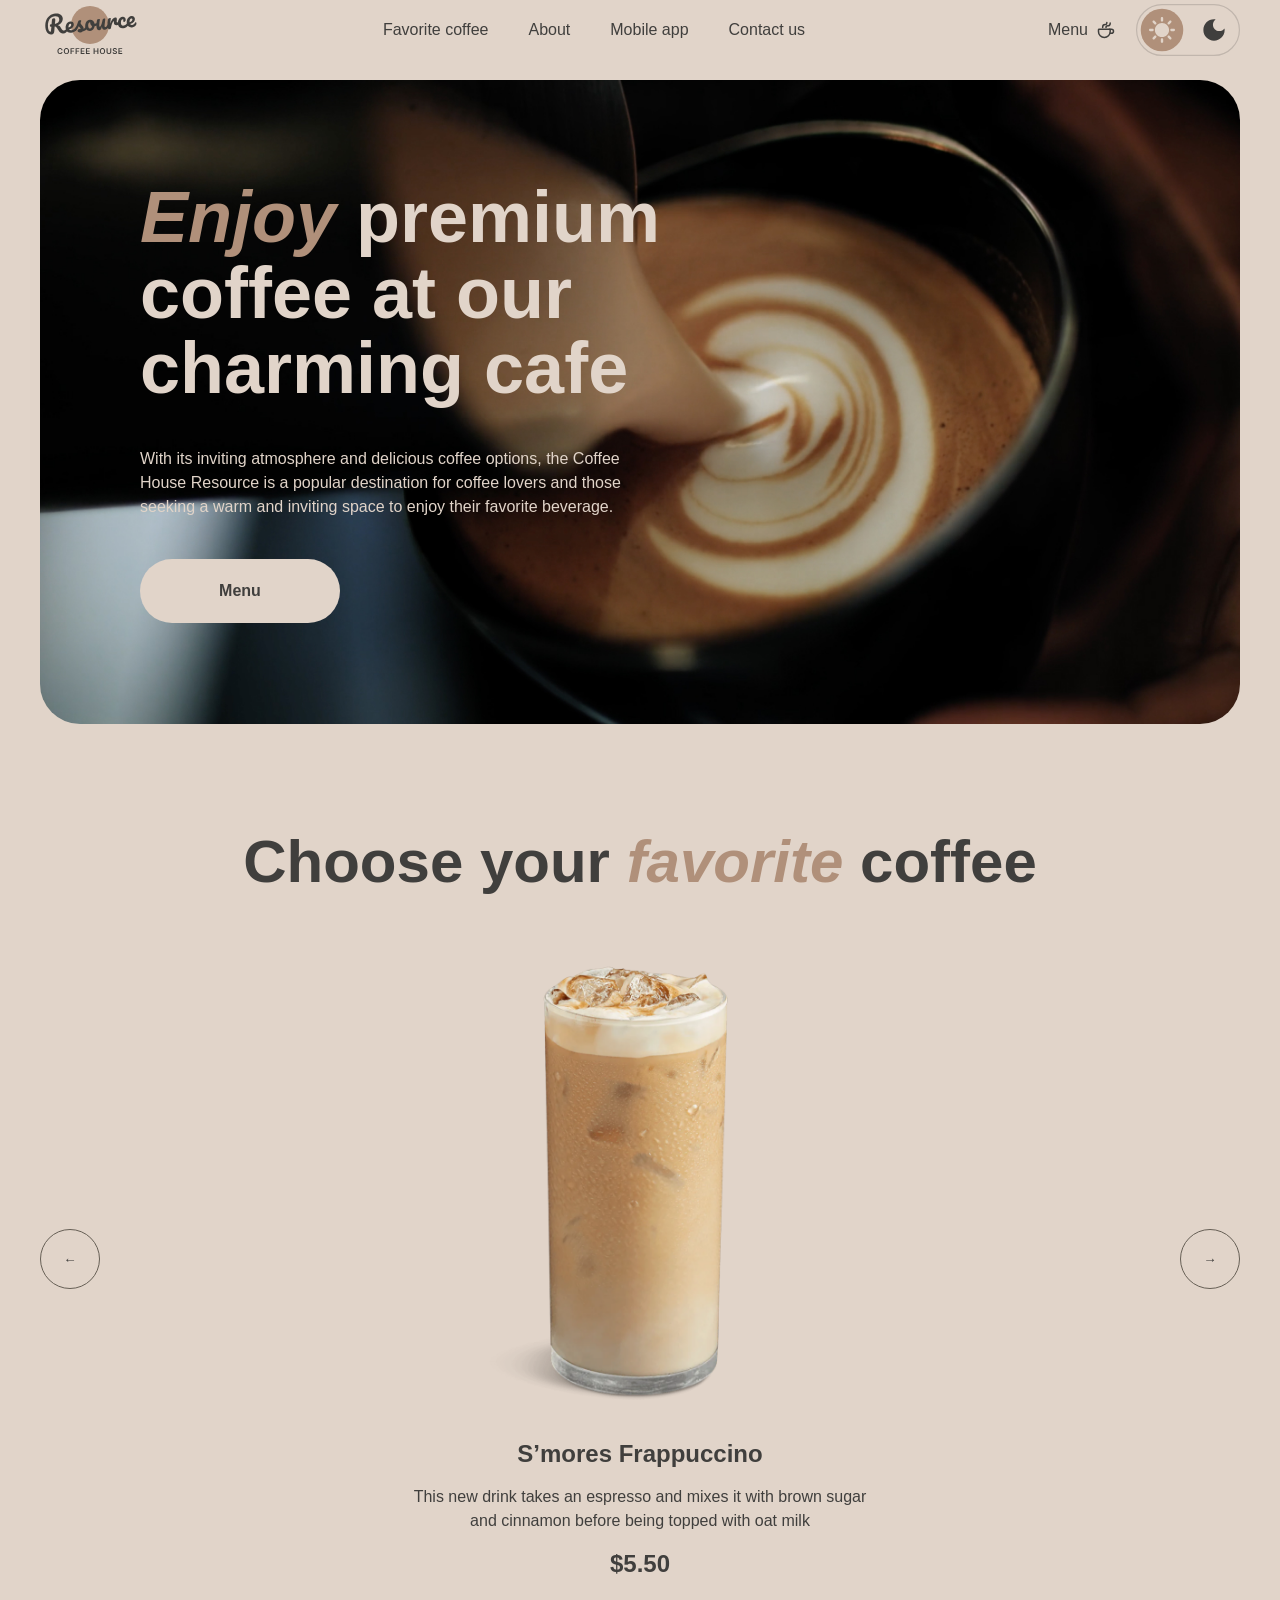
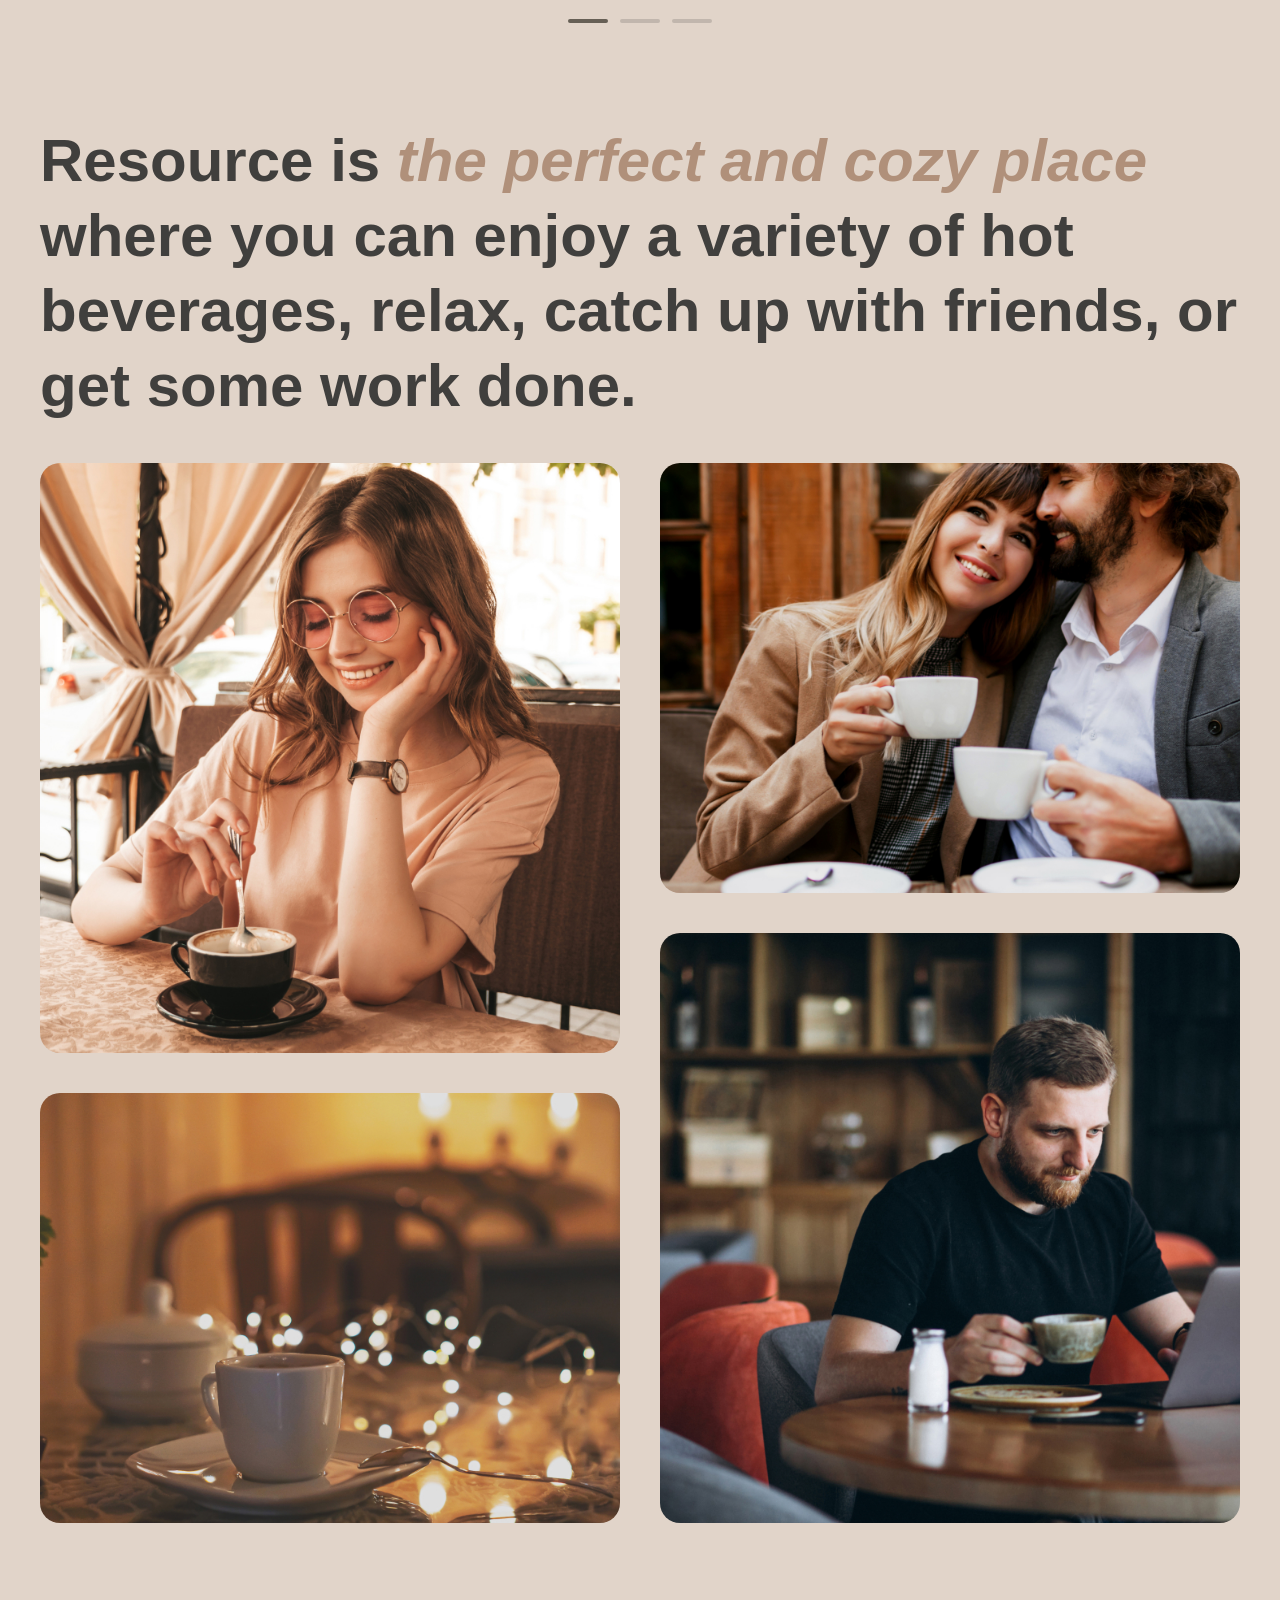
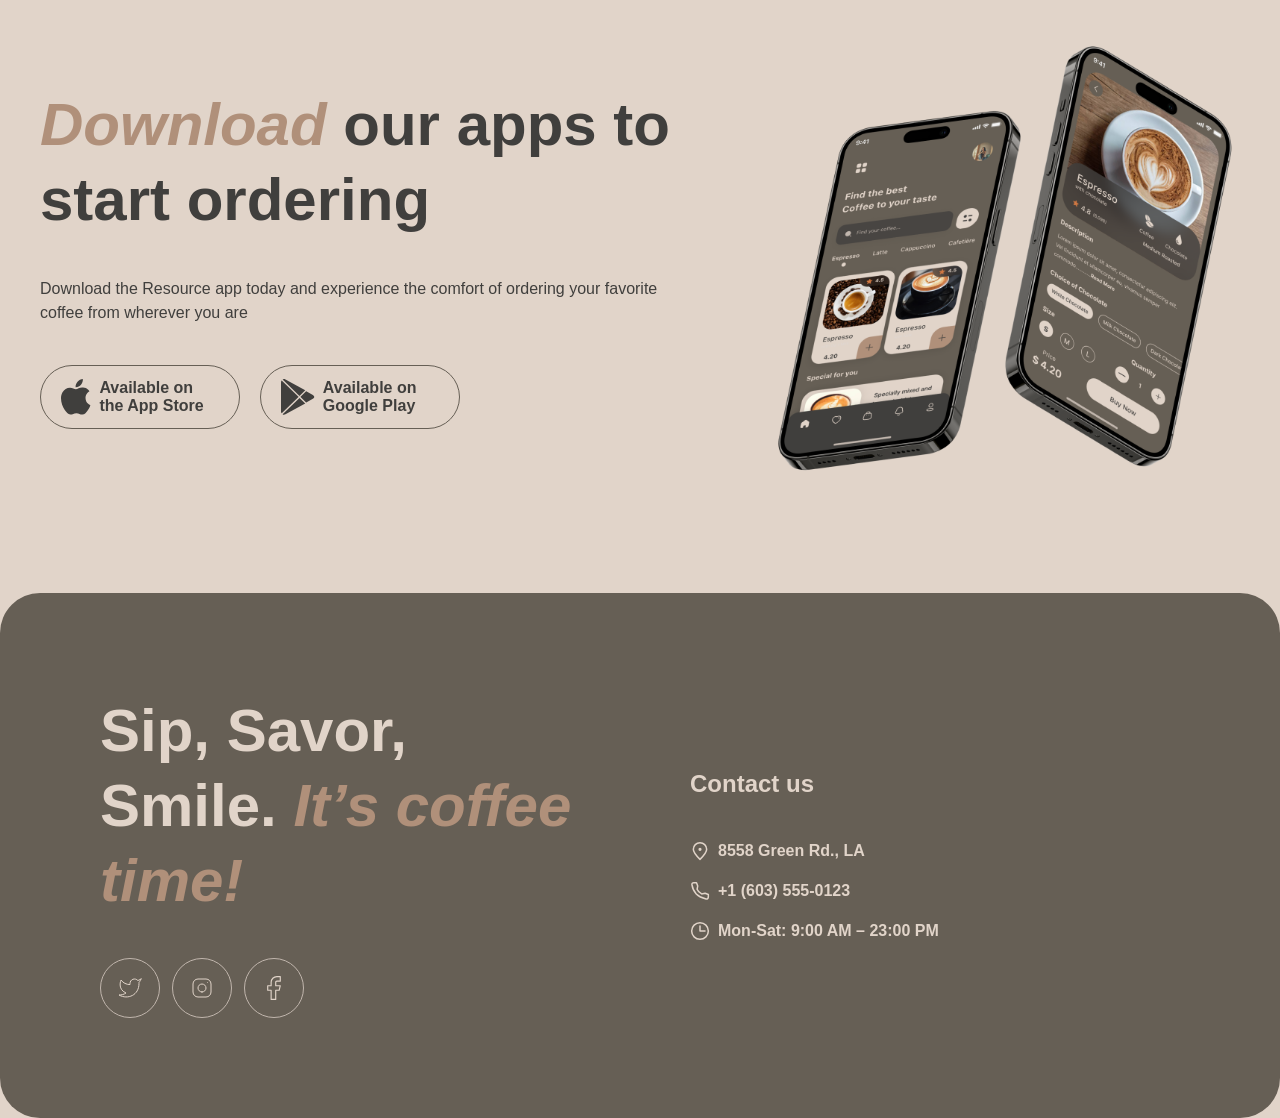
==== index.html @ 4e9215b7 "feat: add menu catalog layout" ====
<!DOCTYPE html>
<html lang="en">

<head>
  <meta charset="UTF-8">
  <meta name="viewport" content="width=device-width, initial-scale=1.0">
  <title>Coffee house</title>
  <link rel="stylesheet" href="style.css">
  <link rel="icon" href="assets/icons/favicon.svg">
</head>

<body>

  <header>
    <a href="index.html" class="logo" aria-label="Coffee House home">
      <img class="logo-light" src="assets/icons/logo.svg" alt="Coffee House">

      <img class="logo-dark" src="assets/icons/logo (1).svg" alt="">
    </a>
    <nav>
      <ul class="header-navigation">
        <li>
          <a href="#favorite">Favorite coffee</a>
        </li>
        <li>
          <a href="#about">About</a>
        </li>
        <li>
          <a href="#mobile-app">Mobile app</a>
        </li>
        <li>
          <a href="#contacts">Contact us</a>
        </li>
      </ul>
    </nav>

    <div class="header-actions">
      <a href="menu.html" class="menu-link">
        <span>Menu</span>
        <img src="assets/icons/coffee-cup.svg" alt="">
      </a>

      <button type="button" class="theme-toggle" aria-label="Switch to dark theme" aria-pressed="false">
        <img class="theme-switch-light" src="assets/icons/theme-light.svg" alt="">

        <img class="theme-switch-dark" src="assets/icons/theme-dark.svg" alt="">
      </button>

      <button type="button" class="burger-button" aria-label="Open menu">
        <span></span>
        <span></span>
      </button>
    </div>
  </header>

  <main>

    <section id="enjoy">
      <div class="enjoy-content">
        <h1><span>Enjoy</span> premium coffee at our charming cafe</h1>
        <p>
          With its inviting atmosphere and delicious coffee options, the Coffee House Resource is a popular destination
          for coffee lovers and those seeking a warm and inviting space to enjoy their favorite beverage.
        </p>
        <a href="menu.html">Menu</a>
      </div>
    </section>

    <section id="favorite">
      <h2>Choose your <span>favorite </span>coffee</h2>
      <div class="slider">
        <button type="button" class="slider-button slider-button-left">←</button>
        <div class="slides">
          <article class="coffee-slide">
            <img src="assets/images/coffee-slider-1.png" alt="S’mores Frappuccino">
            <h3>S’mores Frappuccino</h3>
            <p>This new drink takes an espresso and mixes it with brown sugar and cinnamon before being topped with oat
              milk</p>
            <p>$5.50</p>
          </article>
          <article class="coffee-slide">
            <img src="assets/images/coffee-slider-2.png" alt="Caramel Macchiato">
            <h3>Caramel Macchiato</h3>
            <p>Description</p>
            <p>$5.00</p>
          </article>

          <article class="coffee-slide">
            <img src="assets/images/coffee-slider-3.png" alt="Ice Coffee">
            <h3>Ice Coffee</h3>
            <p>Description</p>
            <p>$4.50</p>
          </article>
        </div>
        <button type="button" class="slider-button slider-button-right">→</button>
      </div>
      <div class="slider-controls">
        <span></span>
        <span></span>
        <span></span>
      </div>
    </section>

    <section id="about">
      <h2>
        Resource is <span>the perfect and cozy place</span> where you can enjoy a variety of hot beverages, relax, catch
        up with
        friends, or get some work done.
      </h2>
      <div class="about-images">
        <div class="about-column">
          <img src="assets/images/about-1.jpg" alt="A woman drinking coffee">
          <img src="assets/images/about-2.jpg" alt="A man drinking coffee">

        </div>
        <div class="about-column">
          <img src="assets/images/about-4.jpg" alt="A happy couple drinking coffee">
          <img src="assets/images/about-3.jpg" alt="Coffee shop atmosphere">
        </div>
      </div>
    </section>

    <section id="mobile-app">
      <div class="mobile-app-content">
        <h2><span>Download</span> our apps to start ordering</h2>

        <p>
          Download the Resource app today and experience the comfort of ordering
          your favorite coffee from wherever you are
        </p>

        <div class="app-buttons">
          <a href="#" class="app-button">
            <img src="assets/icons/Icon.svg" alt="">
            <span>Available on the App Store</span>
          </a>
          <a href="#" class="app-button">
            <img src="assets/icons/Icon (1).svg" alt="">
            <span>Available on Google Play</span>
          </a>
        </div>
      </div>
      <div class="mobile-app-image">
        <img src="assets/images/mobile-screens.png" alt="Coffee House mobile application">
      </div>
    </section>

  </main>

  <footer id="contacts">
    <div class="footer-socials">
      <h2>Sip, Savor, Smile. <span>It’s coffee time!</span></h2>

      <div class="social-links">
        <a href="#" aria-label="Twitter">
          <img src="assets/icons/twitter.svg" alt="">
        </a>

        <a href="#" aria-label="Instagram">
          <img src="assets/icons/instagram.svg" alt="">
        </a>

        <a href="#" aria-label="Facebook">
          <img src="assets/icons/Vector (3).svg" alt="">
        </a>
      </div>
    </div>

    <div class="footer-contacts">
      <h3>Contact us</h3>

      <address>
        <a href="https://maps.google.com/" target="_blank" rel="noopener noreferrer">
          <img src="assets/icons/pin-alt.svg" alt=""><span>8558 Green Rd., LA</span>
        </a>

        <a href="tel:+16035550123">
          <img src="assets/icons/phone.svg" alt="">
          <span>+1 (603) 555-0123</span>
        </a>

        <p>
          <img src="assets/icons/clock.svg" alt="">
          <span>Mon-Sat: 9:00 AM – 23:00 PM</span>
        </p>
      </address>
    </div>
  </footer>
  <script src="script.js"></script>
</body>

</html>
---- style.css ----
:root {
  --color-background: #e1d4c9;
  --color-text-dark: #403f3d;
  --color-text-light: #e1d4c9;
  --color-accent: #b0907a;
  --color-border-dark: #665f55;
  --color-border-light: #c1b6ad;

  --color-surface-dark: #665f55;
  --color-on-dark: #e1d4c9;
}

body.dark-theme {
  --color-background: #403f3d;
  --color-text-dark: #e1d4c9;
  --color-text-light: #403f3d;
  --color-border-dark: #c1b6ad;
  --color-border-light: #665f55;
}

*,
*::before,
*::after {
  box-sizing: border-box;
}

html {
  scroll-behavior: smooth;
}

body {
  margin: 0;
  font-family: 'Inter', sans-serif;
  color: var(--color-text-dark);
  background-color: var(--color-background);
}

a {
  color: inherit;
  text-decoration: none;
}

h1 {
  margin: 0;
}

header,
main,
footer {
  width: 100%;
  max-width: 1440px;
  margin: 0 auto;
  padding-left: 40px;
  padding-right: 40px;
}

header {
  display: flex;
  align-items: center;
  justify-content: space-between;
  height: 60px;
}

.header-navigation {
  display: flex;
  align-items: center;
  gap: 40px;
  list-style: none;
  margin: 0;
  padding: 0;
}

.logo {
  width: 100px;
  height: 60px;
  display: block;
}

.logo img {
  width: 100%;
  height: 100%;
}

.logo .logo-light {
  display: block;
}

.logo .logo-dark {
  display: none;
}

body.dark-theme .logo .logo-light {
  display: none;
}

body.dark-theme .logo .logo-dark {
  display: block;
}

.header-actions {
  display: flex;
  align-items: center;
  gap: 20px;
}

.theme-toggle {
  width: 104px;
  height: 52px;
  padding: 0;
  border: 0;
  background: transparent;
  cursor: pointer;
}

.theme-toggle img {
  display: block;
  width: 104px;
  height: 52px;
}

.theme-switch-dark {
  display: none !important;
}

body.dark-theme .theme-switch-light {
  display: none;
}

body.dark-theme .theme-switch-dark {
  display: block !important;
}

.burger-button {
  display: none;

  width: 44px;
  height: 44px;

  padding: 0;

  border: 1px solid var(--color-border-dark);
  border-radius: 50%;

  background: transparent;
}

.burger-button span {
  display: block;

  width: 16px;
  height: 1px;

  margin: 5px auto;

  background-color: var(--color-text-dark);
}

.menu-link {
  display: flex;
  align-items: center;
  gap: 8px;
}

.menu-link img {
  width: 20px;
  height: 20px;
}

#enjoy {
  min-height: 644px;
  border-radius: 40px;
  padding: 100px;
  margin-top: 20px;

  background-image: url('assets/images/img-hero.jpg');
  background-size: cover;
  background-position: center;
  background-repeat: no-repeat;
}

.enjoy-content {
  width: 530px;
}

.enjoy-content h1 {
  margin: 0;
  font-size: 72px;
  font-weight: 600;
  line-height: 105%;
  color: var(--color-on-dark);
}

.enjoy-content h1 span {
  font-style: italic;
  color: var(--color-accent);
}

.enjoy-content p {
  margin: 40px 0;
  font-size: 16px;
  line-height: 150%;
  color: var(--color-on-dark);
}

.enjoy-content > a {
  display: flex;
  align-items: center;
  justify-content: center;

  width: 200px;
  height: 64px;

  border-radius: 100px;
  background-color: var(--color-on-dark);
  color: #403f3d;

  font-size: 16px;
  font-weight: 600;
}

#favorite {
  padding-top: 100px;
}

#favorite h2 {
  margin: 0;
  text-align: center;
  font-size: 60px;
  font-weight: 600;
  line-height: 125%;
}

#favorite span {
  font-style: italic;
  color: var(--color-accent);
}

.slider {
  display: flex;
  align-items: center;
  justify-content: space-between;
  margin-top: 40px;
}

.slides {
  width: 480px;
  text-align: center;
}

.coffee-slide {
  display: none;
}

.coffee-slide:first-child {
  display: block;
}

.coffee-slide img {
  display: block;
  width: 480px;
  height: 480px;
  object-fit: contain;
}

.coffee-slide h3 {
  margin: 20px 0 16px;
  font-size: 24px;
  font-weight: 600;
  line-height: 125%;
}

.coffee-slide p {
  margin: 0;
  font-size: 16px;
  line-height: 150%;
}

.coffee-slide p:last-child {
  margin-top: 16px;
  font-size: 24px;
  font-weight: 600;
  line-height: 125%;
}

.slider-button {
  display: flex;
  align-items: center;
  justify-content: center;

  width: 60px;
  height: 60px;

  padding: 0;
  border: 1px solid var(--color-border-dark);
  border-radius: 50%;

  background: transparent;
  color: var(--color-text-dark);
  cursor: pointer;
}

.slider-controls {
  display: flex;
  justify-content: center;
  gap: 12px;
  margin-top: 40px;
}

.slider-controls span {
  width: 40px;
  height: 4px;
  border-radius: 100px;
  background-color: var(--color-border-light);
}

.slider-controls span:first-child {
  background-color: var(--color-border-dark);
}

#about {
  padding-top: 100px;
}

#about h2 {
  margin: 0;
  font-size: 60px;
  font-weight: 600;
  line-height: 125%;
}

#about h2 span {
  font-style: italic;
  color: var(--color-accent);
}

.about-images {
  display: grid;
  grid-template-columns: 1fr 1fr;
  gap: 40px;
  margin-top: 40px;
}

.about-column {
  display: flex;
  flex-direction: column;
  gap: 40px;
}

.about-column:first-child img:first-child,
.about-column:last-child img:last-child {
  height: 590px;
}

.about-column:first-child img:last-child,
.about-column:last-child img:first-child {
  height: 430px;
}

.about-images img {
  width: 100%;
  display: block;
  border-radius: 20px;
  object-fit: cover;
}

#mobile-app {
  display: flex;
  justify-content: space-between;
  align-items: center;
  gap: 100px;
  padding-top: 100px;
}

.mobile-app-content {
  max-width: 630px;
}

.mobile-app-image img {
  display: block;
  width: 630px;
  max-width: 100%;
  height: auto;
}

#mobile-app h2 span {
  font-style: italic;
  color: var(--color-accent);
}

.mobile-app-content h2 {
  margin: 0;
  font-size: 60px;
  font-weight: 600;
  line-height: 125%;
}

.mobile-app-content p {
  margin: 40px 0;
  font-size: 16px;
  line-height: 150%;
}

.app-buttons {
  display: flex;
  gap: 20px;
}

.app-button {
  display: flex;
  align-items: center;

  width: 200px;
  height: 64px;
  padding: 12px 20px;
  gap: 8px;
  border: 1px solid var(--color-border-dark);
  border-radius: 100px;

  font-size: 16px;
  font-weight: 600;
}

.app-button img {
  width: 36px;
  height: 36px;
}

#contacts {
  display: flex;
  align-items: center;
  gap: 100px;

  margin-top: 100px;
  padding: 100px;

  border-radius: 40px;
  background-color: var(--color-surface-dark);
  color: var(--color-on-dark);
}

.footer-socials,
.footer-contacts {
  flex: 1;
}

.footer-socials h2 {
  margin: 0;
  font-size: 60px;
  font-weight: 600;
  line-height: 125%;
}

.footer-socials h2 span {
  font-style: italic;
  color: var(--color-accent);
}

.social-links {
  display: flex;
  gap: 12px;
  margin-top: 40px;
}

.social-links a {
  display: flex;
  align-items: center;
  justify-content: center;

  width: 60px;
  height: 60px;

  border: 1px solid var(--color-border-light);
  border-radius: 50%;
}

.social-links img {
  width: 24px;
  height: 24px;
}

.footer-contacts h3 {
  margin: 0 0 40px;
  font-size: 24px;
  font-weight: 600;
  line-height: 125%;
}

.footer-contacts address {
  display: flex;
  flex-direction: column;
  gap: 16px;

  font-style: normal;
}

.footer-contacts a,
.footer-contacts p {
  margin: 0;
  font-size: 16px;
  font-weight: 600;
  line-height: 150%;

  display: flex;
  align-items: center;
  gap: 8px;
}

.footer-contacts img {
  width: 20px;
  height: 20px;
}

.menu {
  padding: 100px;
}

.menu h1 {
  max-width: 800px;
  margin: 0 auto;
  text-align: center;

  font-weight: 600;
  font-size: 60px;
  line-height: 125%;
}

.menu-tabs {
  display: flex;
  justify-content: center;
  gap: 16px;
  margin-top: 40px;
  margin-bottom: 40px;
}

.menu-tab {
  display: flex;
  align-items: center;
  gap: 8px;

  height: 46px;
  padding: 8px 16px 8px 8px;

  border: 1px solid var(--color-border-light);
  border-radius: 100px;

  background: transparent;
  color: var(--color-text-dark);

  font-size: 16px;
  font-weight: 600;
}

.menu-tab.active {
  background-color: var(--color-border-dark);
  color: var(--color-on-dark);
  border-color: var(--color-border-dark);
}

.tab-icon {
  display: flex;
  align-items: center;
  justify-content: center;

  width: 30px;
  height: 30px;

  border-radius: 50%;
  background-color: var(--color-background);
}

.tab-icon img {
  width: 16px;
  height: 16px;
}

.menu-grid {
  display: grid;
  grid-template-columns: repeat(4, 1fr);
  gap: 40px;
}

.menu-card {
  border-radius: 40px;
  border: 1px solid var(--color-border-light);
  overflow: hidden;
}

.menu-card img {
  display: block;
  width: 100%;
  aspect-ratio: 1 / 1;
  object-fit: cover;
}

.menu-card-content {
  padding: 20px;
}

.menu-card h2 {
  margin: 0 0 12px;
  font-size: 24px;
  font-weight: 600;
  line-height: 125%;
}

.menu-card p {
  margin: 0;
  font-size: 16px;
  line-height: 150%;
}

.menu-card p:last-child {
  margin-top: 12px;
  font-size: 24px;
  font-weight: 600;
  line-height: 125%;
}

.load-more {
  display: none;

  width: 60px;
  height: 60px;
  margin: 40px auto 0;

  padding: 0;

  border: 1px solid var(--color-border-dark);
  border-radius: 50%;

  background: transparent;
  color: var(--color-text-dark);

  cursor: pointer;
}
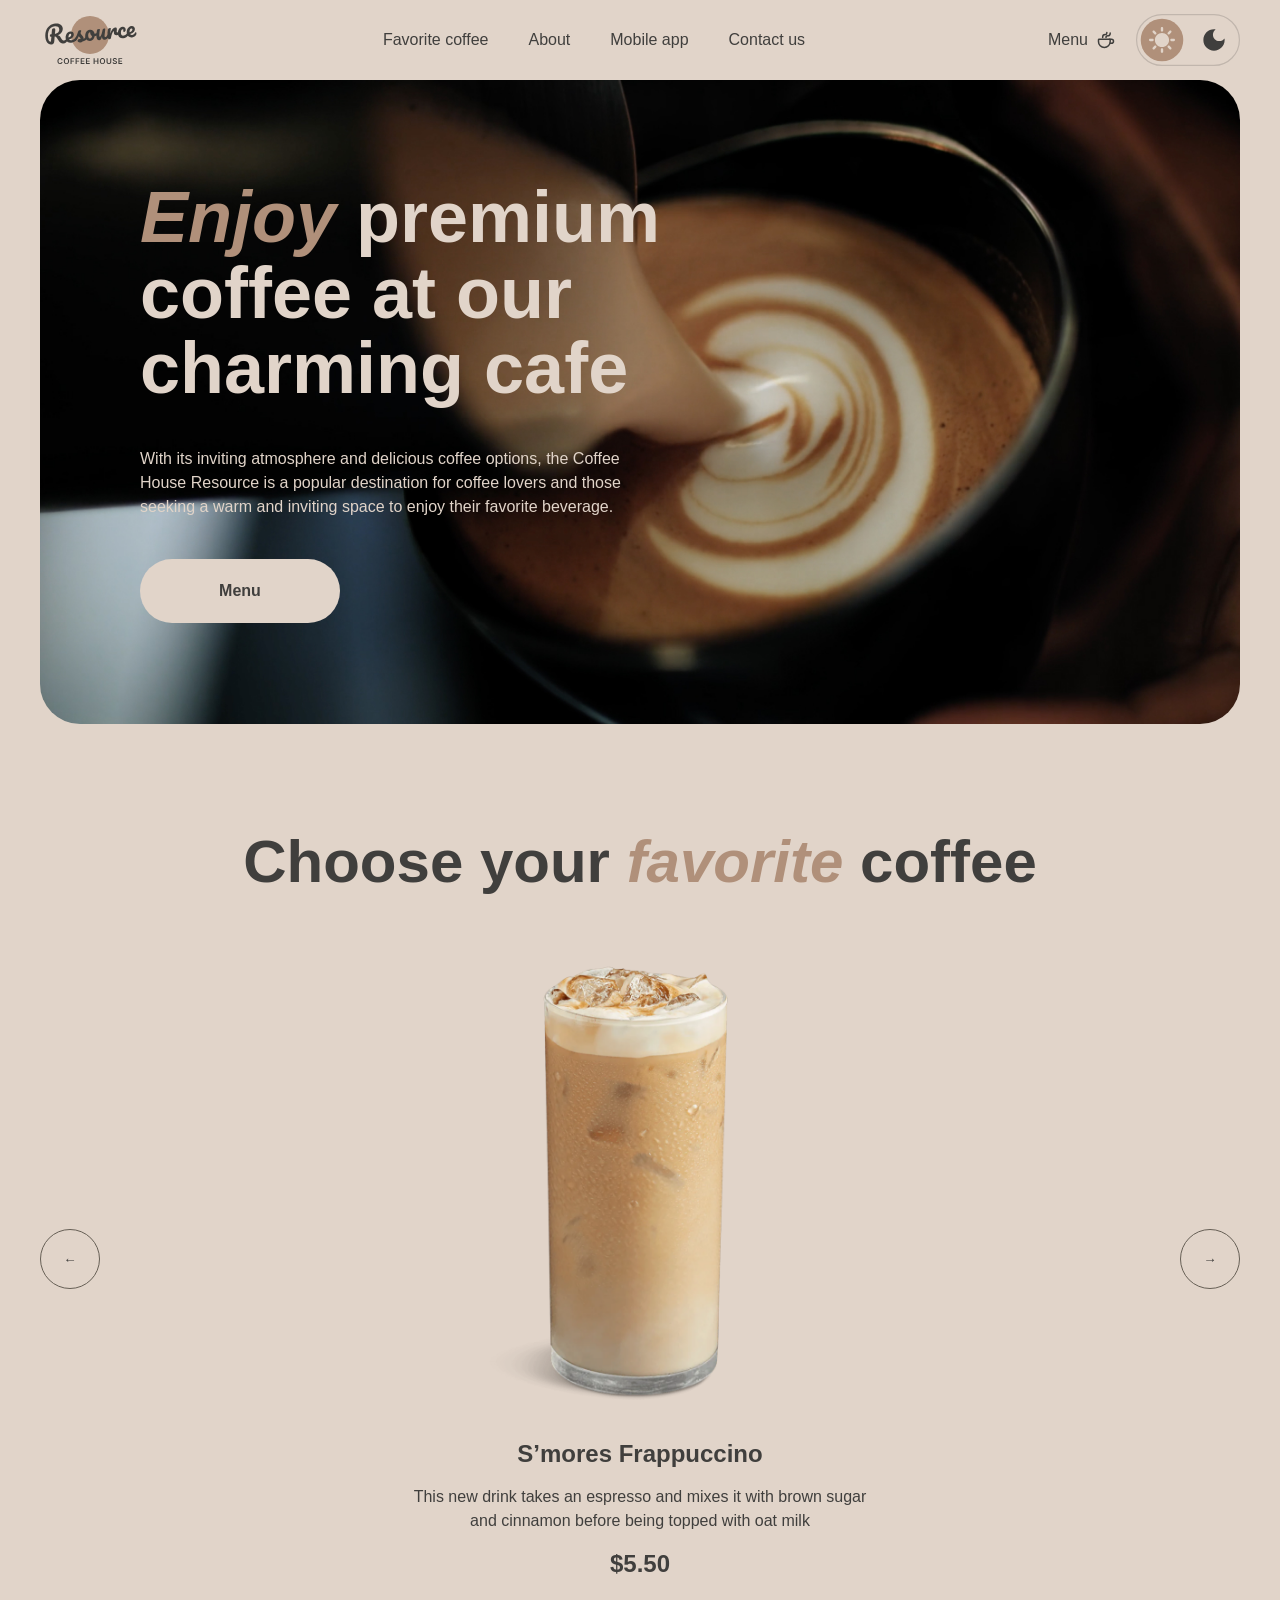
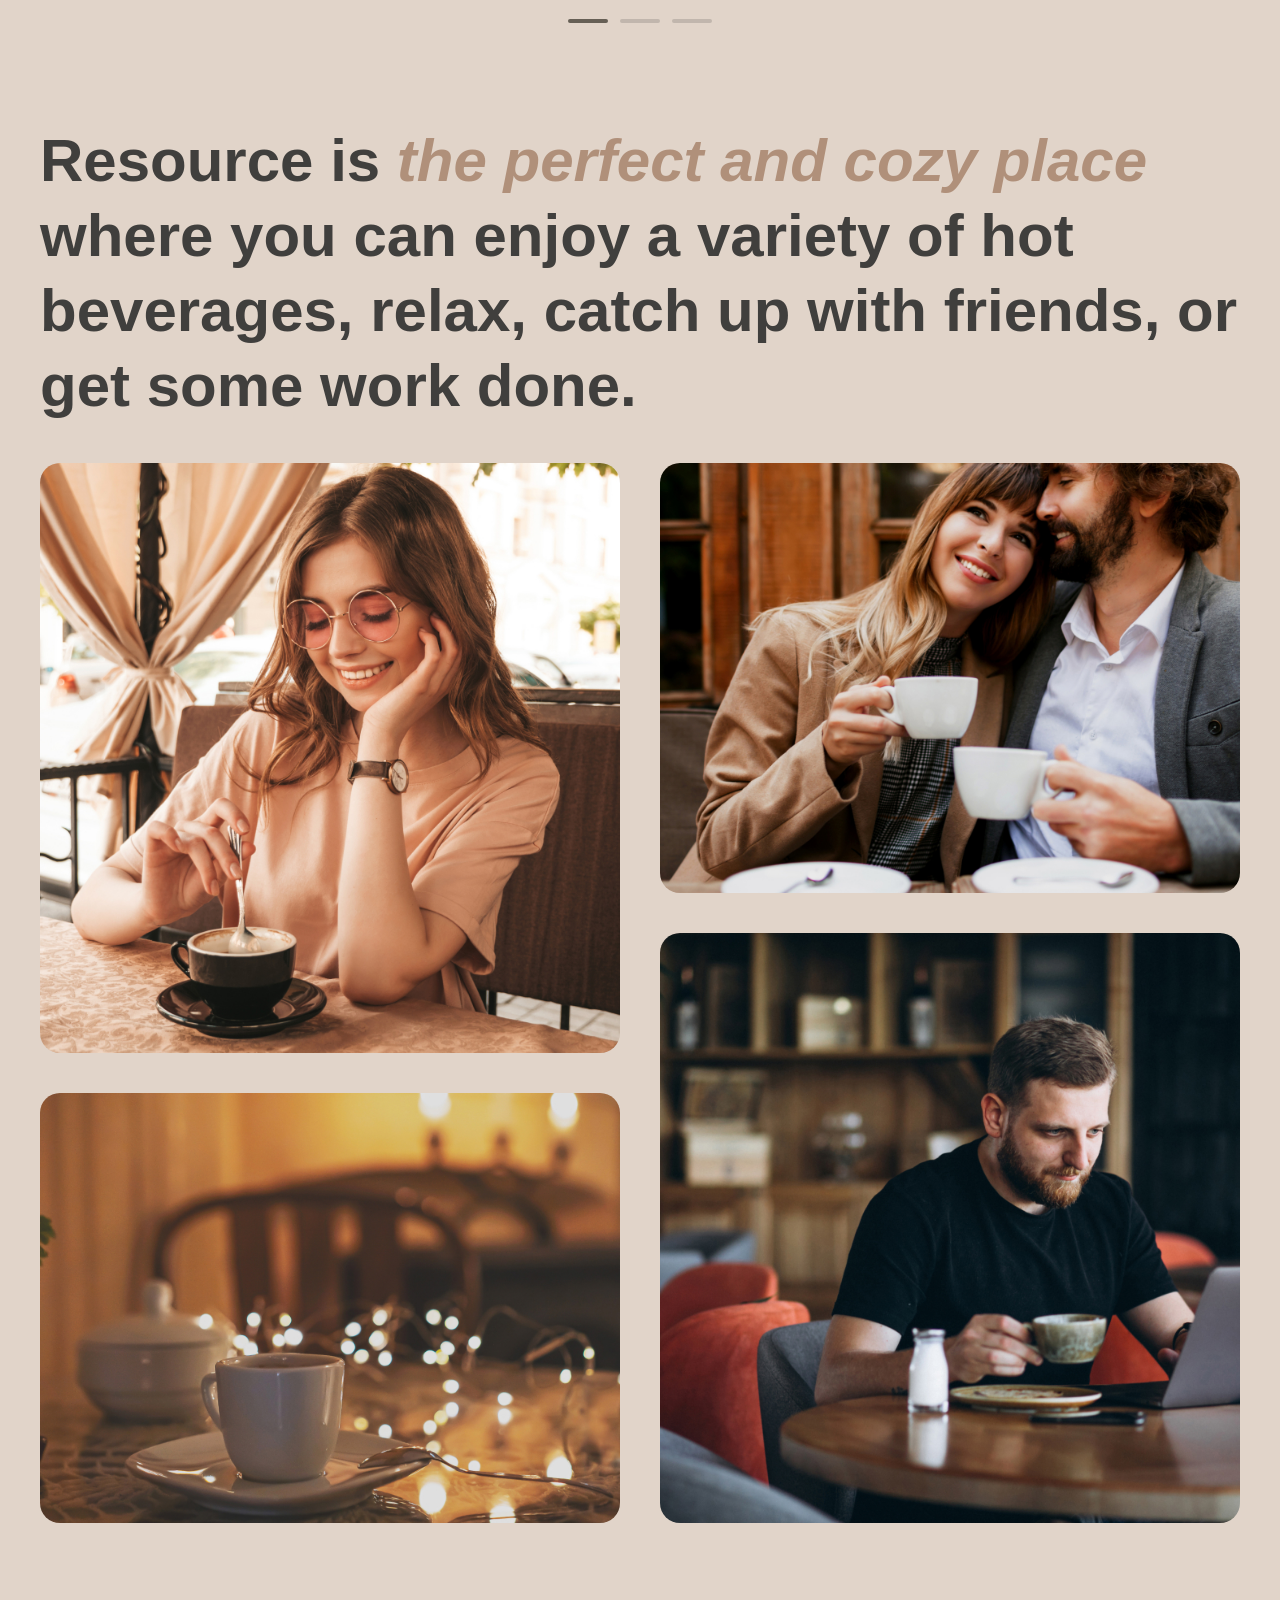
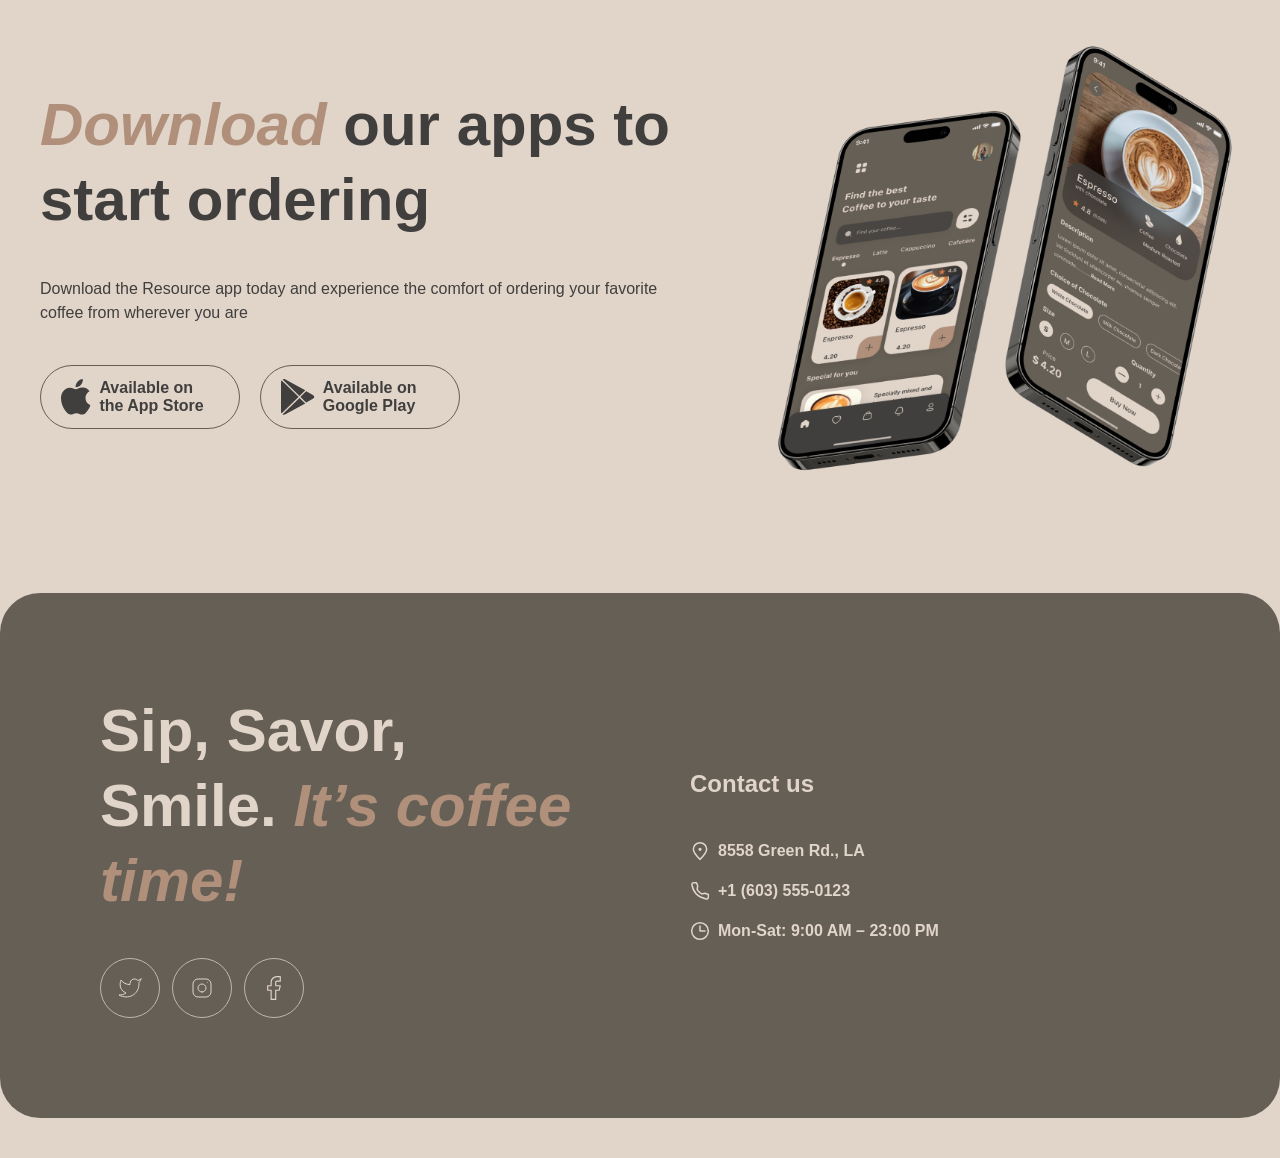
==== commit 411a285a: "fix: fix social links" ====
--- a/index.html
+++ b/index.html
@@ -152,15 +152,15 @@
       <h2>Sip, Savor, Smile. <span>It’s coffee time!</span></h2>
 
       <div class="social-links">
-        <a href="#" aria-label="Twitter">
+        <a href="https://twitter.com/" aria-label="Twitter">
           <img src="assets/icons/twitter.svg" alt="">
         </a>
 
-        <a href="#" aria-label="Instagram">
+        <a href="https://instagram.com/" aria-label="Instagram">
           <img src="assets/icons/instagram.svg" alt="">
         </a>
 
-        <a href="#" aria-label="Facebook">
+        <a href="https://facebook.com/" aria-label="Facebook">
           <img src="assets/icons/Vector (3).svg" alt="">
         </a>
       </div>
--- a/style.css
+++ b/style.css
@@ -59,6 +59,7 @@
   align-items: center;
   justify-content: space-between;
   height: 60px;
+  padding-top: 20px;
 }
 
 .header-navigation {
@@ -505,6 +506,9 @@
   gap: 8px;
 }
 
+footer {
+  margin-bottom: 40px;
+}
 .footer-contacts img {
   width: 20px;
   height: 20px;
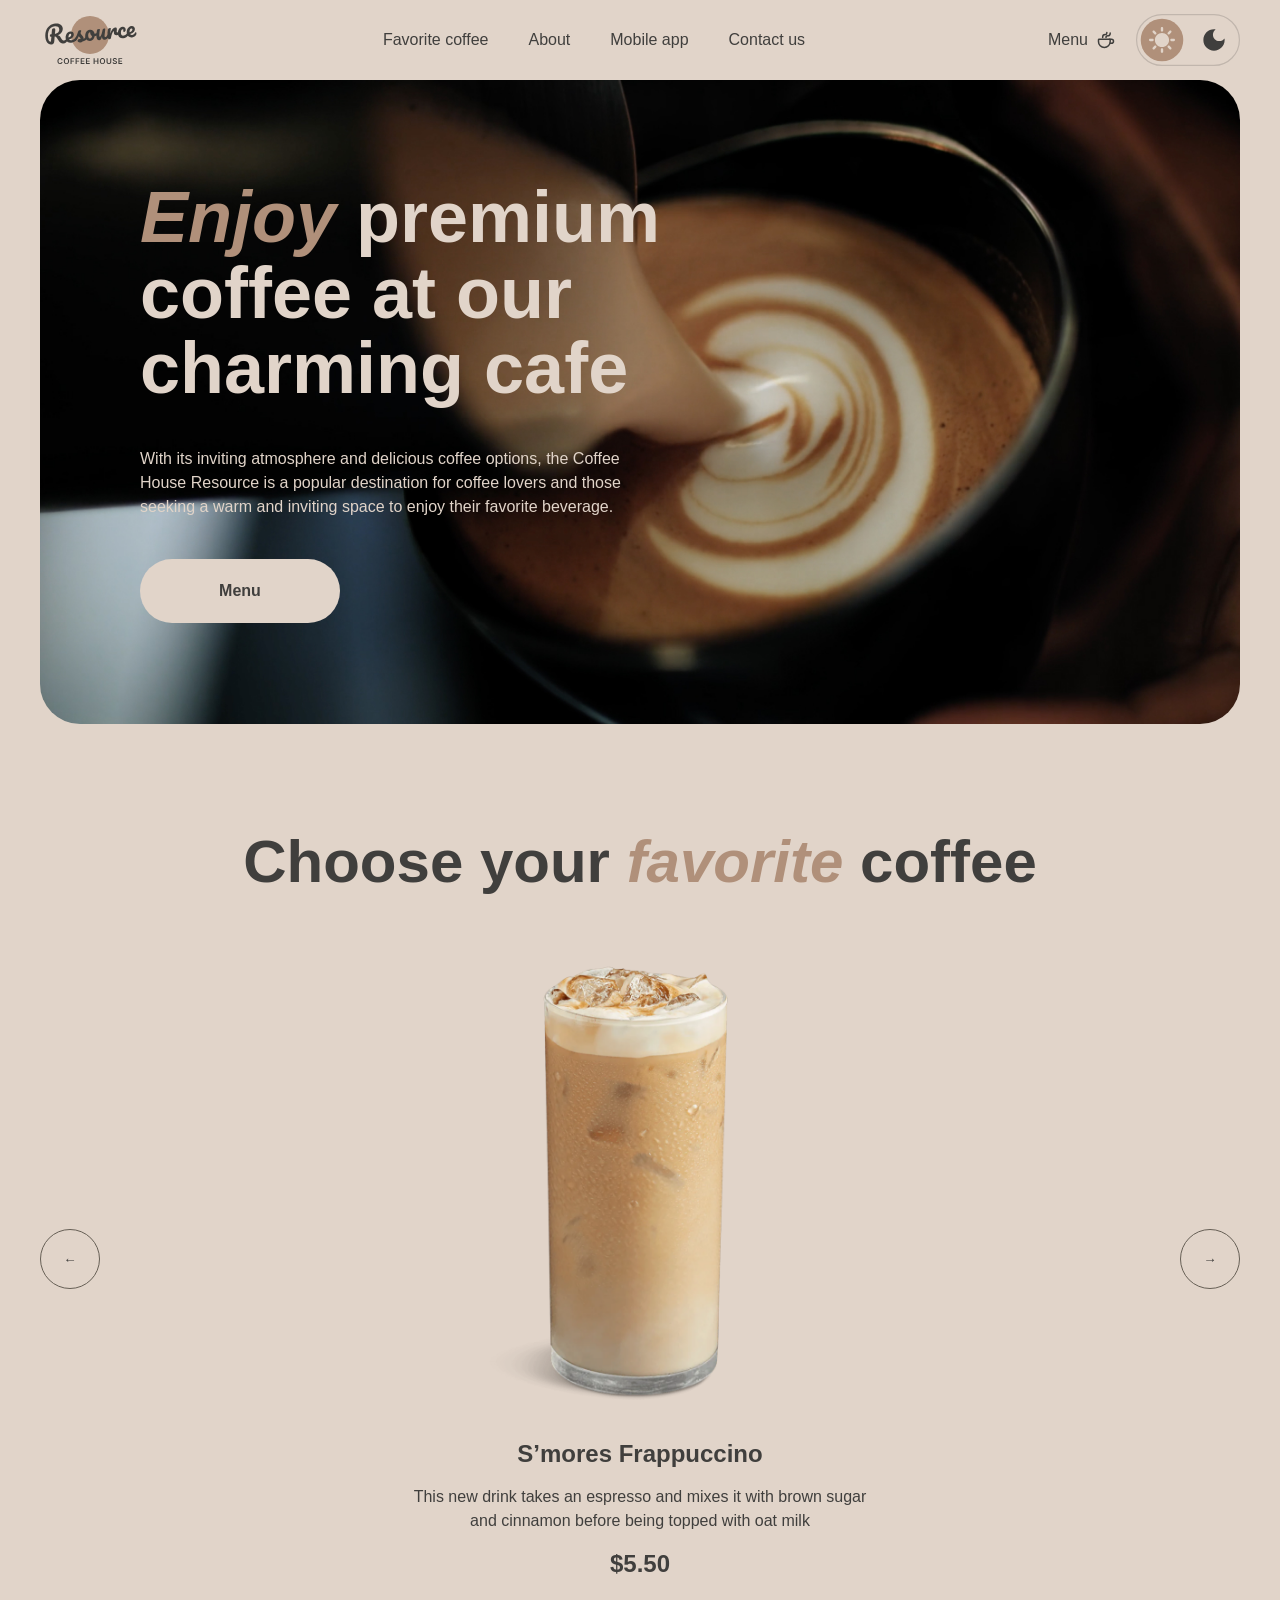
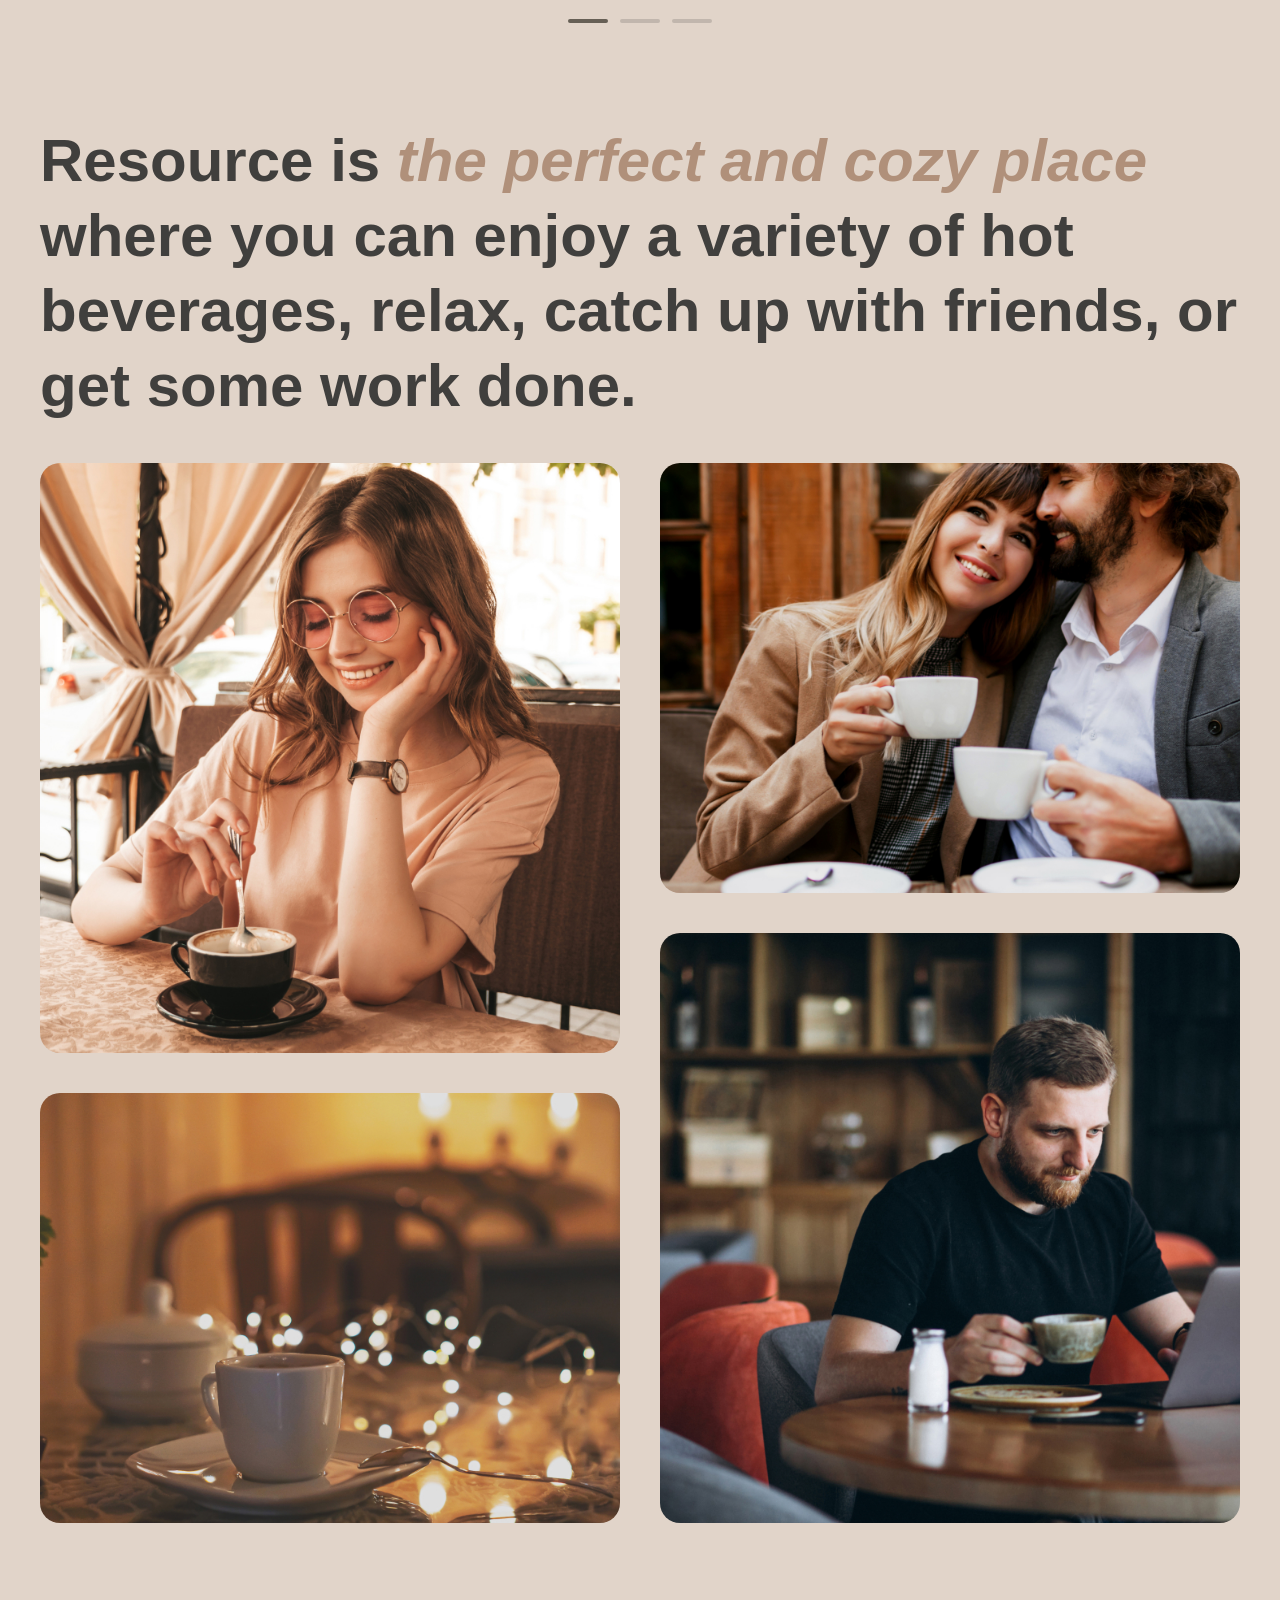
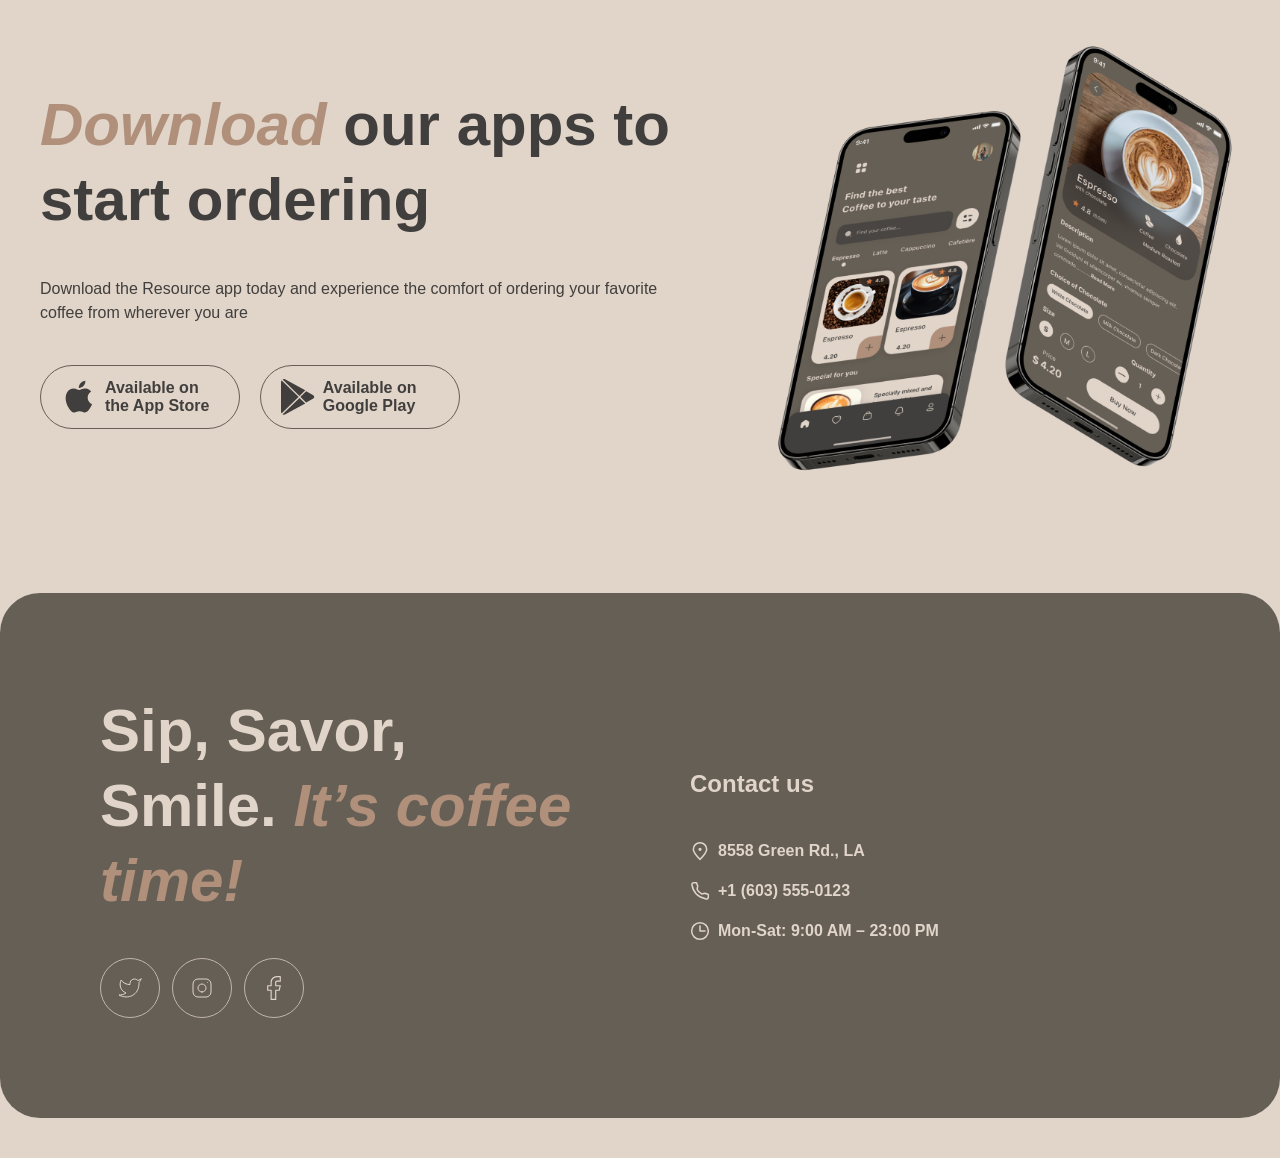
==== commit d75a98df: "fix: rename asset files for HTML validation" ====
--- a/index.html
+++ b/index.html
@@ -15,7 +15,7 @@
     <a href="index.html" class="logo" aria-label="Coffee House home">
       <img class="logo-light" src="assets/icons/logo.svg" alt="Coffee House">
 
-      <img class="logo-dark" src="assets/icons/logo (1).svg" alt="">
+      <img class="logo-dark" src="assets/icons/logo-dark.svg" alt="">
     </a>
     <nav>
       <ul class="header-navigation">
@@ -62,7 +62,10 @@
           With its inviting atmosphere and delicious coffee options, the Coffee House Resource is a popular destination
           for coffee lovers and those seeking a warm and inviting space to enjoy their favorite beverage.
         </p>
-        <a href="menu.html">Menu</a>
+        <a href="menu.html" class="enjoy-menu-button">
+          <span>Menu</span>
+          <img src="assets/icons/coffee-cup.svg" alt="">
+        </a>
       </div>
     </section>
 
@@ -130,12 +133,14 @@
         </p>
 
         <div class="app-buttons">
-          <a href="#" class="app-button">
-            <img src="assets/icons/Icon.svg" alt="">
+          <a href="https://www.apple.com/app-store/" class="app-button">
+            <img class="app-buttons-icon-light" src="assets/icons/apple-dark.svg" alt="">
+            <img class="app-buttons-icon-dark" src="assets/icons/apple-light.svg" alt="">
             <span>Available on the App Store</span>
           </a>
-          <a href="#" class="app-button">
-            <img src="assets/icons/Icon (1).svg" alt="">
+          <a href="https://play.google.com/store" class="app-button">
+            <img class="app-buttons-icon-light" src="assets/icons/play.svg" alt="">
+            <img class="app-buttons-icon-dark" src="assets/icons/google-light.svg" alt="">
             <span>Available on Google Play</span>
           </a>
         </div>
@@ -161,7 +166,7 @@
         </a>
 
         <a href="https://facebook.com/" aria-label="Facebook">
-          <img src="assets/icons/Vector (3).svg" alt="">
+          <img src="assets/icons/facebook.svg" alt="">
         </a>
       </div>
     </div>
--- a/style.css
+++ b/style.css
@@ -8,6 +8,10 @@
 
   --color-surface-dark: #665f55;
   --color-on-dark: #e1d4c9;
+
+  --color-hover-bg: #665f55;
+  --color-hover-text: #e1d4c9;
+  --color-hover-social: #403f3d;
 }
 
 body.dark-theme {
@@ -16,6 +20,10 @@
   --color-text-light: #403f3d;
   --color-border-dark: #c1b6ad;
   --color-border-light: #665f55;
+
+  --color-hover-bg: #e1d4c9;
+  --color-hover-text: #403f3d;
+  --color-hover-social: #292826;
 }
 
 *,
@@ -71,6 +79,33 @@
   padding: 0;
 }
 
+.header-navigation a,
+.menu-link {
+  position: relative;
+}
+
+.header-navigation a::after,
+.menu-link::after {
+  content: '';
+  position: absolute;
+  left: 0;
+  bottom: -4px;
+
+  width: 100%;
+  height: 2px;
+
+  background-color: var(--color-text-dark);
+
+  transform: scaleX(0);
+  transform-origin: center;
+  transition: transform 0.3s ease;
+}
+
+.header-navigation a:hover::after,
+.menu-link:hover::after {
+  transform: scaleX(1);
+}
+
 .logo {
   width: 100px;
   height: 60px;
@@ -219,6 +254,15 @@
   font-weight: 600;
 }
 
+.enjoy-menu-button img {
+  width: 0;
+  height: 20px;
+  margin-left: 0;
+  opacity: 0;
+
+  transition: width 0.3s ease, margin-left 0.3s ease, opacity 0.3s ease;
+}
+
 #favorite {
   padding-top: 100px;
 }
@@ -409,16 +453,49 @@
 .app-button {
   display: flex;
   align-items: center;
+  gap: 8px;
 
   width: 200px;
   height: 64px;
   padding: 12px 20px;
-  gap: 8px;
-  border: 1px solid var(--color-border-dark);
+
+  border: 1px solid #665f55;
   border-radius: 100px;
 
+  background-color: transparent;
+  color: #403f3d;
+
   font-size: 16px;
   font-weight: 600;
+}
+
+body.dark-theme .app-button {
+  border-color: #c1b6ad;
+  color: #e1d4c9;
+}
+
+.app-button:hover {
+  background-color: var(--color-hover-bg);
+  color: var(--color-hover-text);
+  border-color: var(--color-hover-bg);
+}
+
+.app-buttons-icon-light,
+.app-buttons-icon-dark {
+  width: 36px;
+  height: 36px;
+}
+
+.app-buttons-icon-dark {
+  display: none;
+}
+
+body.dark-theme .app-buttons-icon-light {
+  display: none;
+}
+
+body.dark-theme .app-buttons-icon-dark {
+  display: block;
 }
 
 .app-button img {
@@ -472,6 +549,11 @@
 
   border: 1px solid var(--color-border-light);
   border-radius: 50%;
+}
+
+.social-links a:hover {
+  background-color: var(--color-hover-social);
+  border-color: var(--color-hover-social);
 }
 
 .social-links img {
@@ -514,10 +596,6 @@
   height: 20px;
 }
 
-.menu {
-  padding: 100px;
-}
-
 .menu h1 {
   max-width: 800px;
   margin: 0 auto;
@@ -526,6 +604,11 @@
   font-weight: 600;
   font-size: 60px;
   line-height: 125%;
+}
+
+.menu h1 span {
+  font-style: italic;
+  color: var(--color-accent);
 }
 
 .menu-tabs {
@@ -622,18 +705,396 @@
 
 .load-more {
   display: none;
+  align-items: center;
+  justify-content: center;
 
   width: 60px;
   height: 60px;
   margin: 40px auto 0;
 
   padding: 0;
-
   border: 1px solid var(--color-border-dark);
   border-radius: 50%;
 
   background: transparent;
-  color: var(--color-text-dark);
-
   cursor: pointer;
 }
+
+.load-more img {
+  width: 24px;
+  height: 24px;
+  display: block;
+}
+
+@media (max-width: 768px) {
+  header,
+  main,
+  footer {
+    padding-left: 40px;
+    padding-right: 40px;
+  }
+
+  nav {
+    display: none;
+  }
+
+  .menu-link {
+    display: none;
+  }
+
+  .burger-button {
+    display: block;
+  }
+
+  #enjoy {
+    padding: 100px 60px;
+  }
+
+  .enjoy-content {
+    width: 100%;
+    max-width: 530px;
+  }
+  .slider {
+    gap: 40px;
+  }
+
+  .slides {
+    width: 480px;
+    max-width: 100%;
+  }
+
+  .coffee-slide img {
+    width: 100%;
+    height: auto;
+  }
+
+  .about-images {
+    grid-template-columns: 1fr;
+  }
+
+  .about-column {
+    gap: 40px;
+  }
+
+  .about-column:first-child img:last-child,
+  .about-column:last-child img:first-child {
+    display: none;
+  }
+
+  .about-column:first-child img:first-child,
+  .about-column:last-child img:last-child {
+    height: 590px;
+  }
+
+  #mobile-app {
+    flex-direction: column;
+    align-items: flex-start;
+    gap: 100px;
+  }
+
+  .mobile-app-content {
+    max-width: 100%;
+  }
+
+  .mobile-app-image {
+    width: 100%;
+  }
+
+  .mobile-app-image img {
+    width: 100%;
+    max-width: 630px;
+    margin: 0 auto;
+  }
+
+  #contacts {
+    width: calc(100% - 80px);
+    margin: 100px auto 0;
+
+    flex-direction: column;
+    align-items: flex-start;
+    gap: 100px;
+    padding: 100px 60px;
+  }
+
+  .footer-socials,
+  .footer-contacts {
+    width: 100%;
+  }
+
+  .menu h1 {
+    padding-top: 20px;
+  }
+
+  .menu-grid {
+    grid-template-columns: repeat(2, minmax(0, 1fr));
+    gap: 40px;
+  }
+
+  .menu-card {
+    width: 100%;
+  }
+
+  .load-more {
+    display: flex;
+  }
+
+  .menu-card:nth-child(n + 5) {
+    display: none;
+  }
+}
+
+@media (max-width: 600px) {
+  .enjoy-content h1 {
+    font-size: 42px;
+    line-height: 115%;
+  }
+
+  #favorite-coffee h2,
+  #about h2,
+  .mobile-app-content h2,
+  .footer-socials h2,
+  .menu h1 {
+    font-size: 32px;
+    line-height: 125%;
+  }
+
+  .menu h1 {
+    padding-top: 20px;
+  }
+}
+
+@media (max-width: 480px) {
+  header,
+  main {
+    padding-left: 16px;
+    padding-right: 16px;
+  }
+
+  #contacts {
+    width: calc(100% - 32px);
+  }
+  header {
+    height: 60px;
+  }
+
+  .logo {
+    width: 100px;
+    height: 60px;
+  }
+
+  .header-actions {
+    gap: 8px;
+  }
+
+  .theme-toggle {
+    width: 88px;
+    height: 44px;
+  }
+
+  .theme-toggle img {
+    width: 88px;
+    height: 44px;
+  }
+
+  .burger-button {
+    width: 44px;
+    height: 44px;
+  }
+  #enjoy {
+    min-height: auto;
+    padding: 60px 16px;
+    border-radius: 40px;
+  }
+
+  .enjoy-content {
+    width: 100%;
+    max-width: 100%;
+  }
+
+  .enjoy-content h1 {
+    font-size: 42px;
+    line-height: 115%;
+  }
+  #favorite-coffee h2 {
+    font-size: 32px;
+    line-height: 125%;
+  }
+
+  .slider {
+    justify-content: center;
+  }
+
+  .slider-button {
+    display: none;
+  }
+
+  .slides {
+    width: 100%;
+  }
+
+  .coffee-slide img {
+    width: 100%;
+    height: auto;
+  }
+
+  .slider-controls {
+    margin-top: 40px;
+  }
+  #about h2 {
+    font-size: 32px;
+    line-height: 125%;
+  }
+
+  .about-images {
+    margin-top: 40px;
+  }
+
+  .about-column:first-child img:first-child,
+  .about-column:last-child img:last-child {
+    height: 590px;
+  }
+
+  #mobile-app {
+    gap: 40px;
+  }
+
+  .mobile-app-content h2 {
+    font-size: 32px;
+    line-height: 125%;
+  }
+
+  .app-buttons {
+    flex-direction: column;
+  }
+
+  .mobile-app-image img {
+    width: 100%;
+    max-width: 348px;
+  }
+
+  #contacts {
+    gap: 40px;
+    padding: 60px 16px;
+  }
+
+  .footer-socials h2 {
+    font-size: 32px;
+    line-height: 125%;
+  }
+
+  .footer-contacts h3 {
+    margin-bottom: 40px;
+  }
+
+  .menu h1 {
+    padding-top: 20px;
+    font-size: 32px;
+    line-height: 125%;
+  }
+
+  .menu-tabs {
+    gap: 8px;
+  }
+
+  .menu-grid {
+    grid-template-columns: 310px;
+    justify-content: center;
+    gap: 40px;
+  }
+
+  .menu-card {
+    width: 310px;
+  }
+}
+
+@media (hover: hover) and (pointer: fine) {
+  .slider-button {
+    transition: background-color 0.3s ease, border-color 0.3s ease,
+      color 0.3s ease;
+  }
+
+  .social-links a {
+    transition: background-color 0.3s ease, border-color 0.3s ease;
+  }
+
+  .social-links a:hover {
+    background-color: var(--color-hover-social);
+    border-color: var(--color-hover-social);
+  }
+
+  .menu-tab {
+    transition: background-color 0.3s ease, color 0.3s ease,
+      border-color 0.3s ease;
+  }
+
+  .app-button {
+    transition: background-color 0.3s ease, border-color 0.3s ease,
+      color 0.3s ease;
+  }
+
+  .app-button:hover {
+    background-color: #665f55;
+    border-color: #665f55;
+    color: #e1d4c9;
+  }
+
+  body.dark-theme .app-button:hover {
+    background-color: #403f3d;
+    border-color: #403f3d;
+    color: #e1d4c9;
+  }
+
+  .app-button:hover .app-buttons-icon-light {
+    display: none;
+  }
+
+  .app-button:hover .app-buttons-icon-dark {
+    display: block;
+  }
+
+  .menu-tab:hover,
+  .slider-button:hover {
+    background-color: var(--color-hover-bg);
+    color: var(--color-hover-text);
+    border-color: var(--color-hover-bg);
+  }
+
+  .menu-card {
+    transition: transform 0.3s ease, border-color 0.3s ease;
+  }
+
+  .menu-card:hover {
+    transform: translateY(-4px);
+    border-color: var(--color-border-dark);
+  }
+
+  .enjoy-menu-button:hover img {
+    width: 20px;
+    margin-left: 8px;
+    opacity: 1;
+  }
+
+  .footer-contacts a span {
+    position: relative;
+  }
+
+  .footer-contacts a span::after {
+    content: '';
+    position: absolute;
+    left: 0;
+    bottom: -4px;
+
+    width: 100%;
+    height: 2px;
+
+    background-color: var(--color-on-dark);
+
+    transform: scaleX(0);
+    transform-origin: left;
+    transition: transform 0.3s ease;
+  }
+
+  .footer-contacts a:hover span::after {
+    transform: scaleX(1);
+  }
+}
